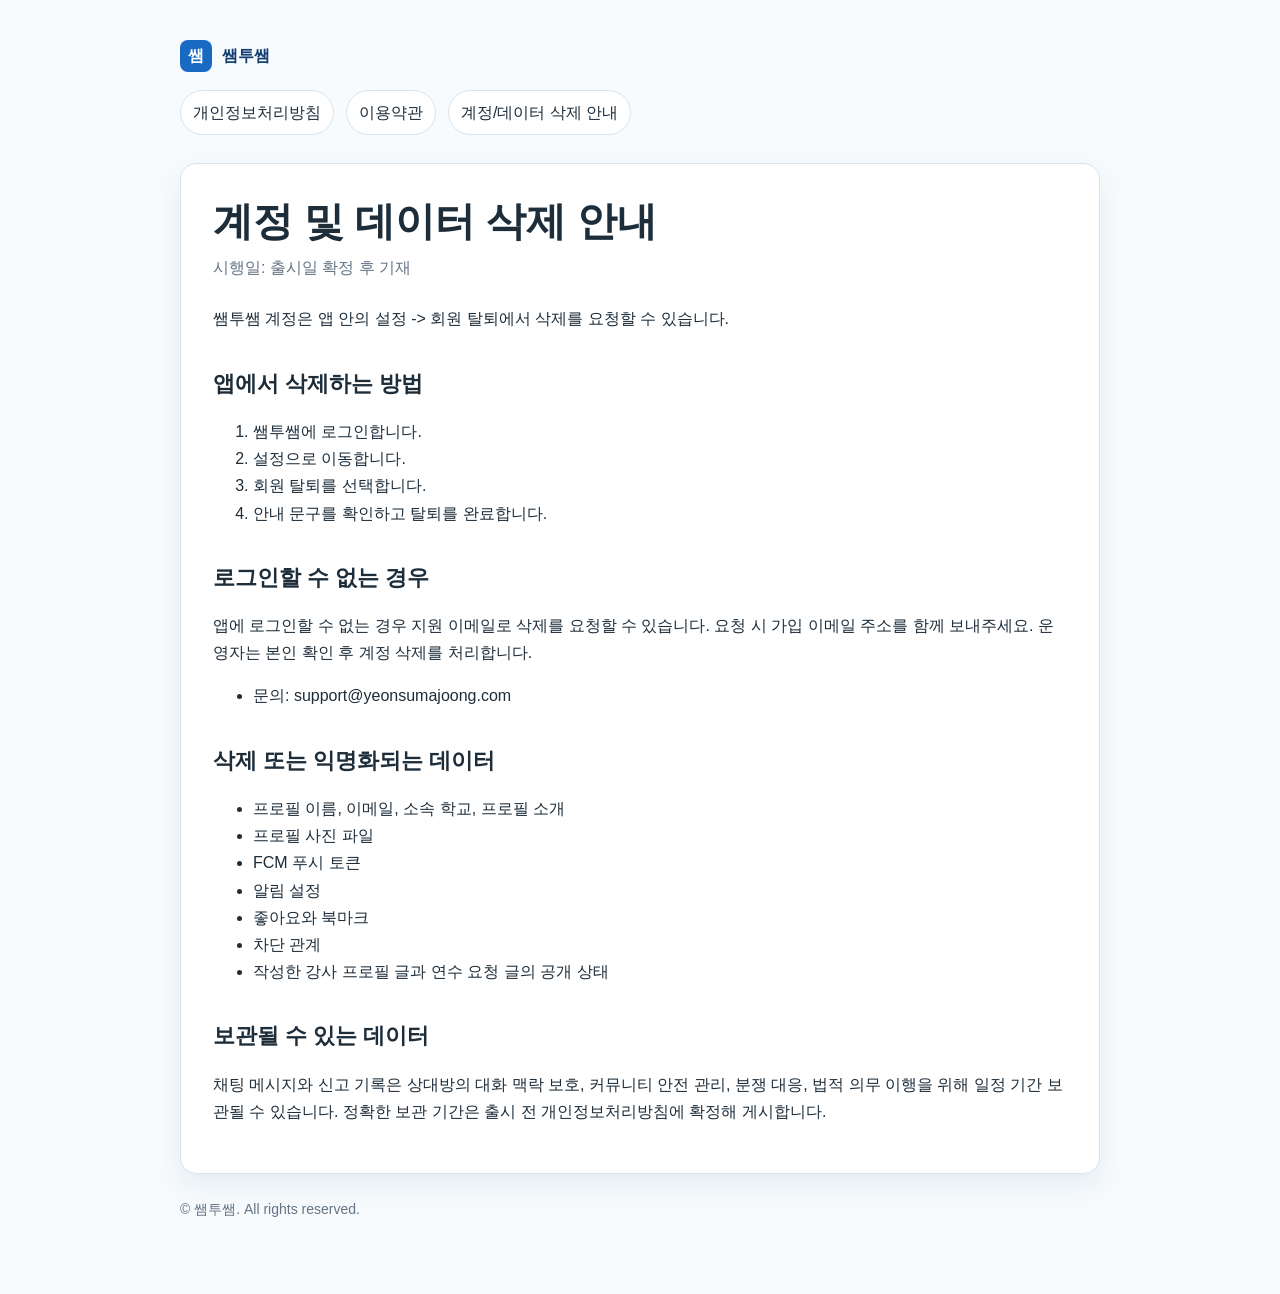
==== ssaemtossaem/delete-account.html @ bd590c58 "Add Ssamtossaem legal pages" ====
<!doctype html>
<html lang="ko">
<head>
  <meta charset="utf-8">
  <meta name="viewport" content="width=device-width, initial-scale=1">
  <title>쌤투쌤 계정/데이터 삭제 안내</title>
  <link rel="stylesheet" href="./styles.css">
</head>
<body>
  <div class="page">
    <header>
      <a class="brand" href="./index.html"><span class="mark">쌤</span>쌤투쌤</a>
      <nav aria-label="문서 링크">
        <a href="./privacy.html">개인정보처리방침</a>
        <a href="./terms.html">이용약관</a>
        <a href="./delete-account.html">계정/데이터 삭제 안내</a>
      </nav>
    </header>
    <main>
      <h1>계정 및 데이터 삭제 안내</h1>
      <p class="meta">시행일: 출시일 확정 후 기재</p>
      <p>쌤투쌤 계정은 앱 안의 설정 -> 회원 탈퇴에서 삭제를 요청할 수 있습니다.</p>

      <h2>앱에서 삭제하는 방법</h2>
      <ol>
        <li>쌤투쌤에 로그인합니다.</li>
        <li>설정으로 이동합니다.</li>
        <li>회원 탈퇴를 선택합니다.</li>
        <li>안내 문구를 확인하고 탈퇴를 완료합니다.</li>
      </ol>

      <h2>로그인할 수 없는 경우</h2>
      <p>앱에 로그인할 수 없는 경우 지원 이메일로 삭제를 요청할 수 있습니다. 요청 시 가입 이메일 주소를 함께 보내주세요. 운영자는 본인 확인 후 계정 삭제를 처리합니다.</p>
      <ul>
        <li>문의: support@yeonsumajoong.com</li>
      </ul>

      <h2>삭제 또는 익명화되는 데이터</h2>
      <ul>
        <li>프로필 이름, 이메일, 소속 학교, 프로필 소개</li>
        <li>프로필 사진 파일</li>
        <li>FCM 푸시 토큰</li>
        <li>알림 설정</li>
        <li>좋아요와 북마크</li>
        <li>차단 관계</li>
        <li>작성한 강사 프로필 글과 연수 요청 글의 공개 상태</li>
      </ul>

      <h2>보관될 수 있는 데이터</h2>
      <p>채팅 메시지와 신고 기록은 상대방의 대화 맥락 보호, 커뮤니티 안전 관리, 분쟁 대응, 법적 의무 이행을 위해 일정 기간 보관될 수 있습니다. 정확한 보관 기간은 출시 전 개인정보처리방침에 확정해 게시합니다.</p>
    </main>
    <footer>© 쌤투쌤. All rights reserved.</footer>
  </div>
</body>
</html>
---- ssaemtossaem/styles.css ----
:root {
  color-scheme: light;
  --bg: #f7fbfd;
  --surface: #ffffff;
  --text: #1d2d3a;
  --muted: #647484;
  --line: #d9e4ec;
  --primary: #1769c2;
  --primary-dark: #123c72;
}

* {
  box-sizing: border-box;
}

body {
  margin: 0;
  background: var(--bg);
  color: var(--text);
  font-family: -apple-system, BlinkMacSystemFont, "Segoe UI", sans-serif;
  line-height: 1.7;
}

.page {
  width: min(920px, calc(100% - 32px));
  margin: 0 auto;
  padding: 40px 0 72px;
}

header {
  margin-bottom: 28px;
}

.brand {
  display: inline-flex;
  align-items: center;
  gap: 10px;
  color: var(--primary-dark);
  font-weight: 800;
  text-decoration: none;
}

.mark {
  width: 32px;
  height: 32px;
  border-radius: 8px;
  background: var(--primary);
  color: white;
  display: inline-grid;
  place-items: center;
  font-size: 16px;
}

main {
  background: var(--surface);
  border: 1px solid var(--line);
  border-radius: 16px;
  padding: 32px;
  box-shadow: 0 12px 30px rgba(18, 60, 114, 0.08);
}

h1 {
  margin: 0 0 8px;
  font-size: clamp(28px, 4vw, 40px);
  line-height: 1.25;
}

h2 {
  margin: 32px 0 10px;
  font-size: 22px;
}

p,
li {
  font-size: 16px;
}

.meta {
  margin: 0 0 24px;
  color: var(--muted);
}

.notice {
  padding: 14px 16px;
  border-radius: 12px;
  background: #e9f4ff;
  border: 1px solid #c9e3ff;
  color: var(--primary-dark);
}

a {
  color: var(--primary);
}

nav {
  display: flex;
  flex-wrap: wrap;
  gap: 12px;
  margin-top: 18px;
}

nav a {
  padding: 8px 12px;
  border: 1px solid var(--line);
  border-radius: 999px;
  background: white;
  text-decoration: none;
  color: var(--text);
}

footer {
  margin-top: 24px;
  color: var(--muted);
  font-size: 14px;
}

@media (max-width: 640px) {
  .page {
    width: min(100% - 24px, 920px);
    padding-top: 24px;
  }

  main {
    padding: 22px;
    border-radius: 12px;
  }
}
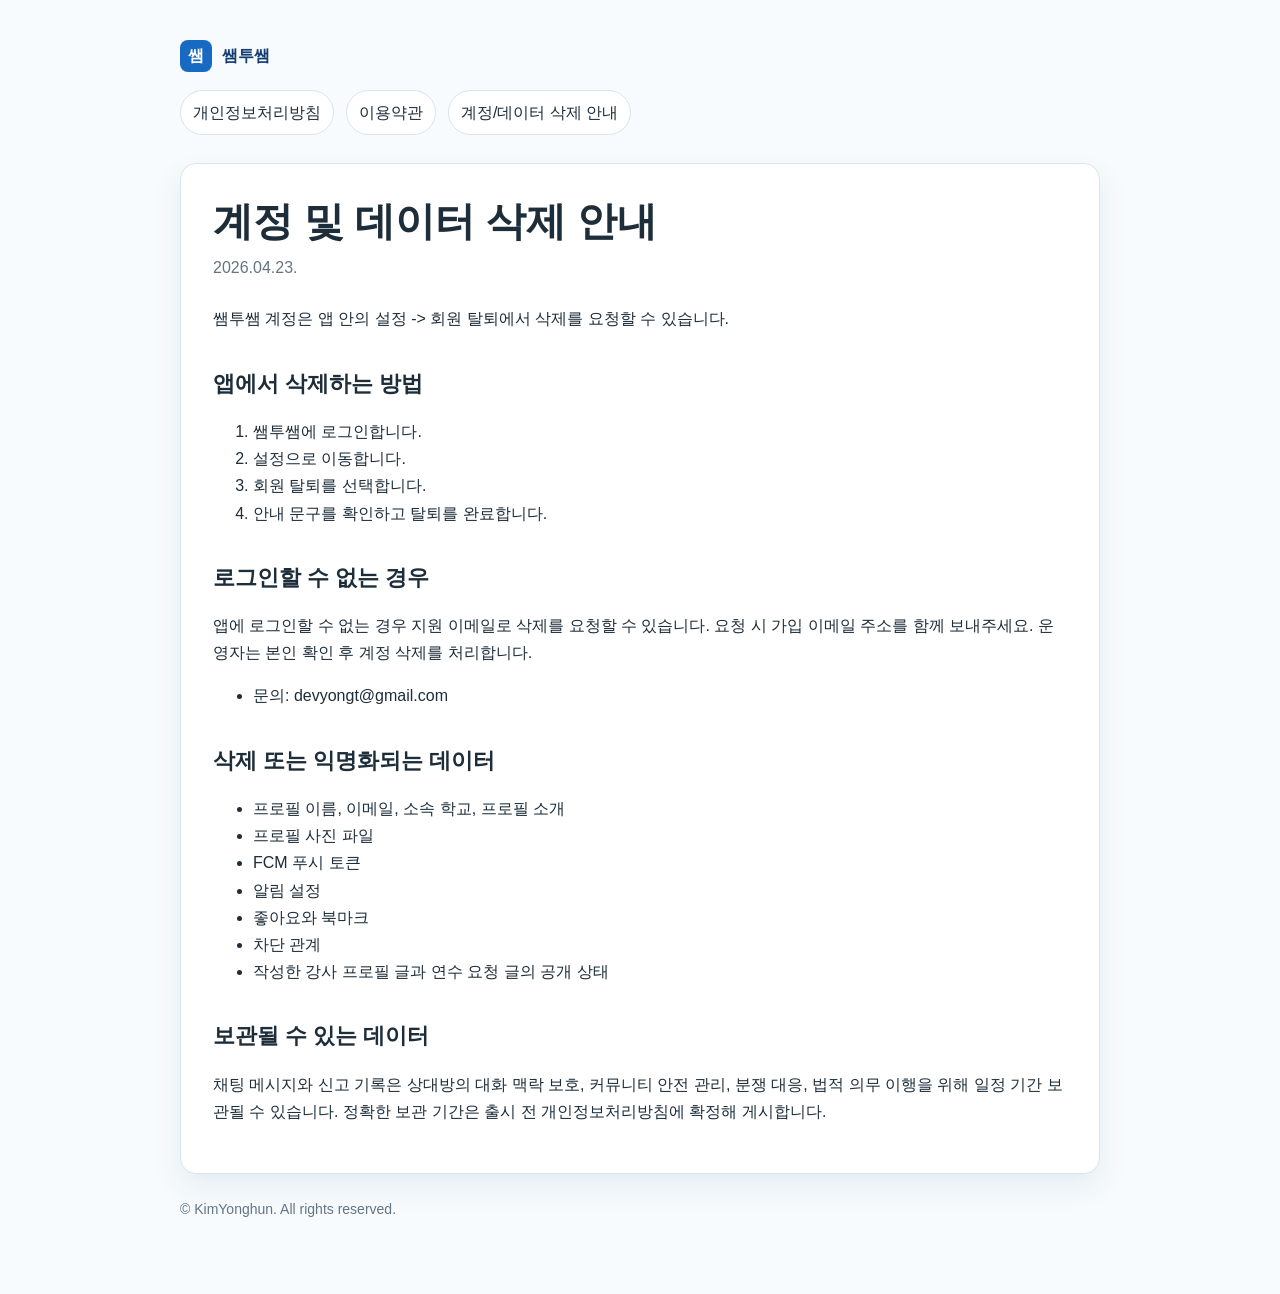
==== commit 6d43eafd: "Update delete-account.html" ====
--- a/ssaemtossaem/delete-account.html
+++ b/ssaemtossaem/delete-account.html
@@ -18,7 +18,7 @@
     </header>
     <main>
       <h1>계정 및 데이터 삭제 안내</h1>
-      <p class="meta">시행일: 출시일 확정 후 기재</p>
+      <p class="meta">2026.04.23.</p>
       <p>쌤투쌤 계정은 앱 안의 설정 -> 회원 탈퇴에서 삭제를 요청할 수 있습니다.</p>
 
       <h2>앱에서 삭제하는 방법</h2>
@@ -32,7 +32,7 @@
       <h2>로그인할 수 없는 경우</h2>
       <p>앱에 로그인할 수 없는 경우 지원 이메일로 삭제를 요청할 수 있습니다. 요청 시 가입 이메일 주소를 함께 보내주세요. 운영자는 본인 확인 후 계정 삭제를 처리합니다.</p>
       <ul>
-        <li>문의: support@yeonsumajoong.com</li>
+        <li>문의: devyongt@gmail.com</li>
       </ul>
 
       <h2>삭제 또는 익명화되는 데이터</h2>
@@ -49,7 +49,7 @@
       <h2>보관될 수 있는 데이터</h2>
       <p>채팅 메시지와 신고 기록은 상대방의 대화 맥락 보호, 커뮤니티 안전 관리, 분쟁 대응, 법적 의무 이행을 위해 일정 기간 보관될 수 있습니다. 정확한 보관 기간은 출시 전 개인정보처리방침에 확정해 게시합니다.</p>
     </main>
-    <footer>© 쌤투쌤. All rights reserved.</footer>
+    <footer>© KimYonghun. All rights reserved.</footer>
   </div>
 </body>
 </html>
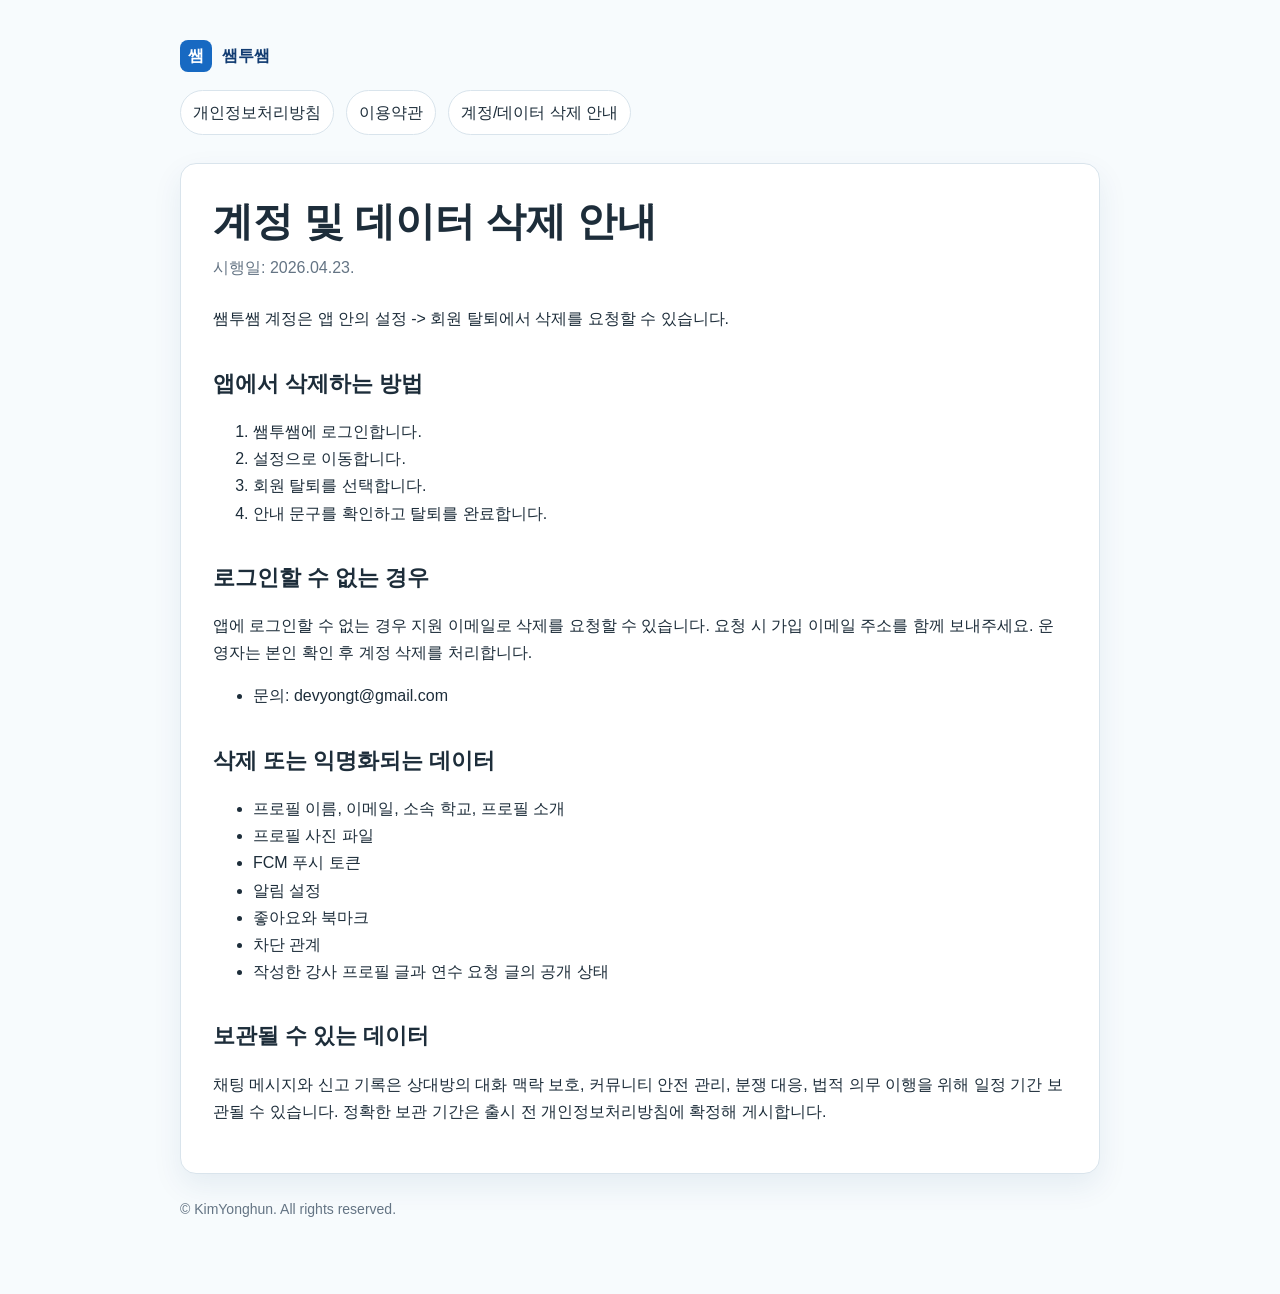
==== commit b59cf2e6: "Update delete-account.html" ====
--- a/ssaemtossaem/delete-account.html
+++ b/ssaemtossaem/delete-account.html
@@ -18,7 +18,7 @@
     </header>
     <main>
       <h1>계정 및 데이터 삭제 안내</h1>
-      <p class="meta">2026.04.23.</p>
+      <p class="meta">시행일: 2026.04.23.</p>
       <p>쌤투쌤 계정은 앱 안의 설정 -> 회원 탈퇴에서 삭제를 요청할 수 있습니다.</p>
 
       <h2>앱에서 삭제하는 방법</h2>
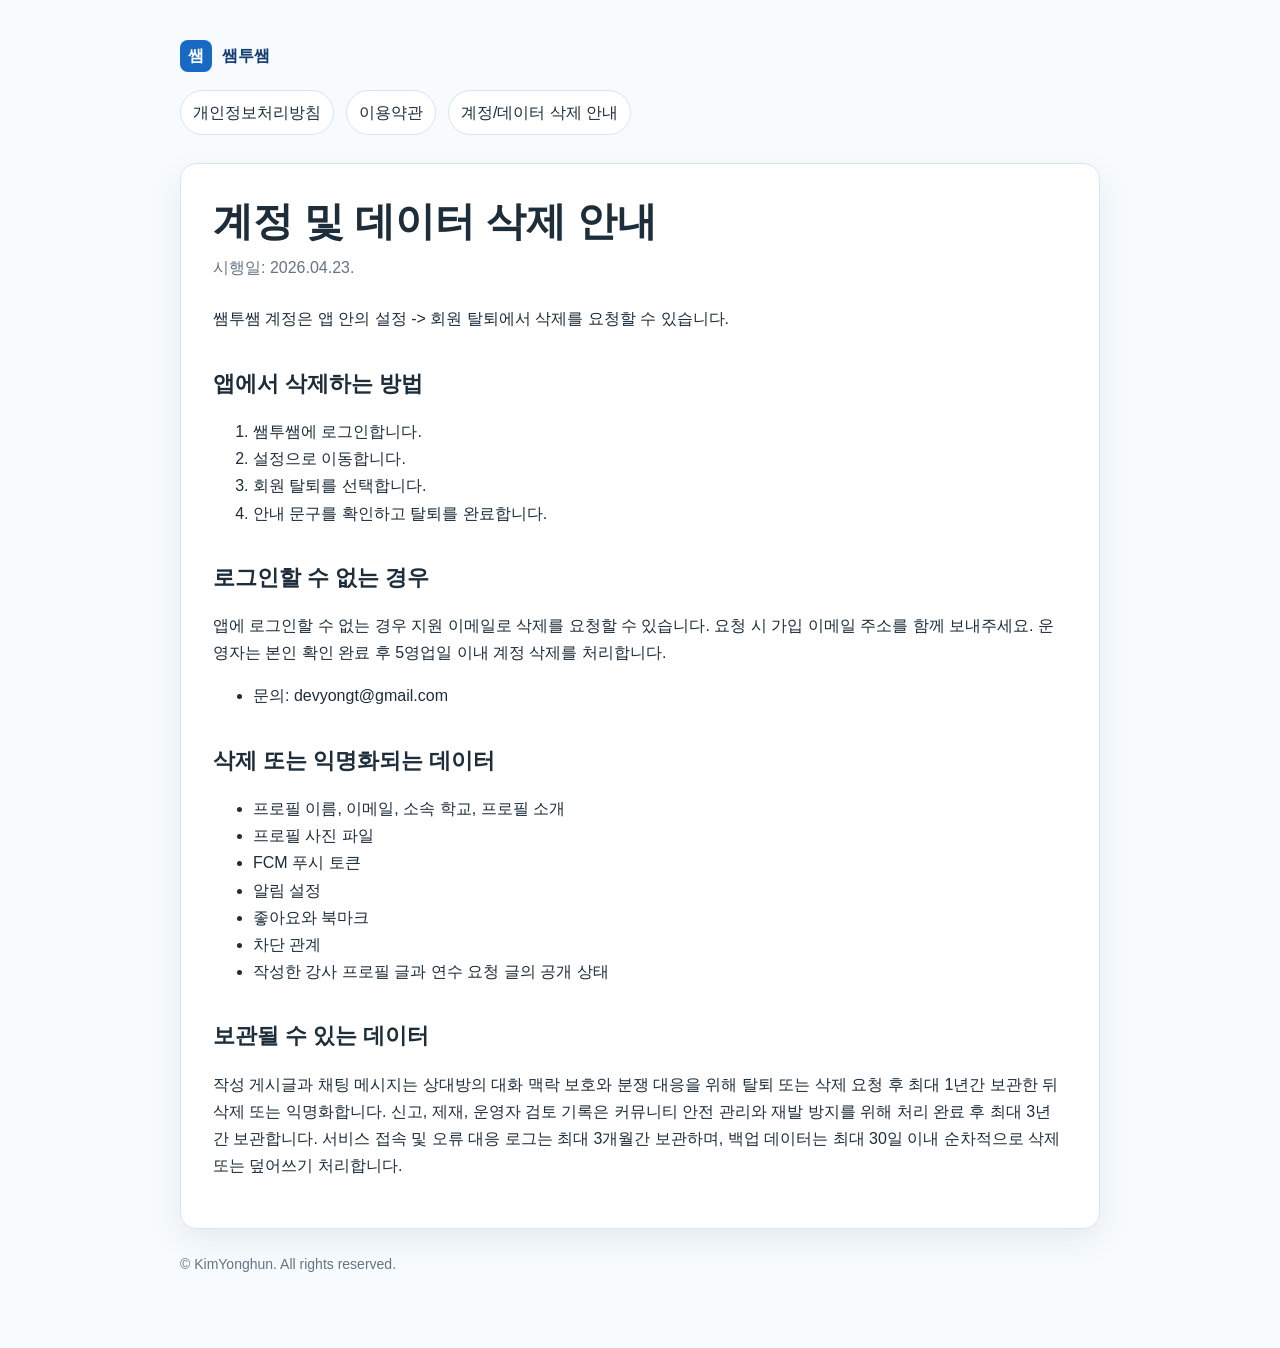
==== commit b2de26ea: "Add Ssamtossaem data retention periods" ====
--- a/ssaemtossaem/delete-account.html
+++ b/ssaemtossaem/delete-account.html
@@ -30,7 +30,7 @@
       </ol>
 
       <h2>로그인할 수 없는 경우</h2>
-      <p>앱에 로그인할 수 없는 경우 지원 이메일로 삭제를 요청할 수 있습니다. 요청 시 가입 이메일 주소를 함께 보내주세요. 운영자는 본인 확인 후 계정 삭제를 처리합니다.</p>
+      <p>앱에 로그인할 수 없는 경우 지원 이메일로 삭제를 요청할 수 있습니다. 요청 시 가입 이메일 주소를 함께 보내주세요. 운영자는 본인 확인 완료 후 5영업일 이내 계정 삭제를 처리합니다.</p>
       <ul>
         <li>문의: devyongt@gmail.com</li>
       </ul>
@@ -47,7 +47,7 @@
       </ul>
 
       <h2>보관될 수 있는 데이터</h2>
-      <p>채팅 메시지와 신고 기록은 상대방의 대화 맥락 보호, 커뮤니티 안전 관리, 분쟁 대응, 법적 의무 이행을 위해 일정 기간 보관될 수 있습니다. 정확한 보관 기간은 출시 전 개인정보처리방침에 확정해 게시합니다.</p>
+      <p>작성 게시글과 채팅 메시지는 상대방의 대화 맥락 보호와 분쟁 대응을 위해 탈퇴 또는 삭제 요청 후 최대 1년간 보관한 뒤 삭제 또는 익명화합니다. 신고, 제재, 운영자 검토 기록은 커뮤니티 안전 관리와 재발 방지를 위해 처리 완료 후 최대 3년간 보관합니다. 서비스 접속 및 오류 대응 로그는 최대 3개월간 보관하며, 백업 데이터는 최대 30일 이내 순차적으로 삭제 또는 덮어쓰기 처리합니다.</p>
     </main>
     <footer>© KimYonghun. All rights reserved.</footer>
   </div>
